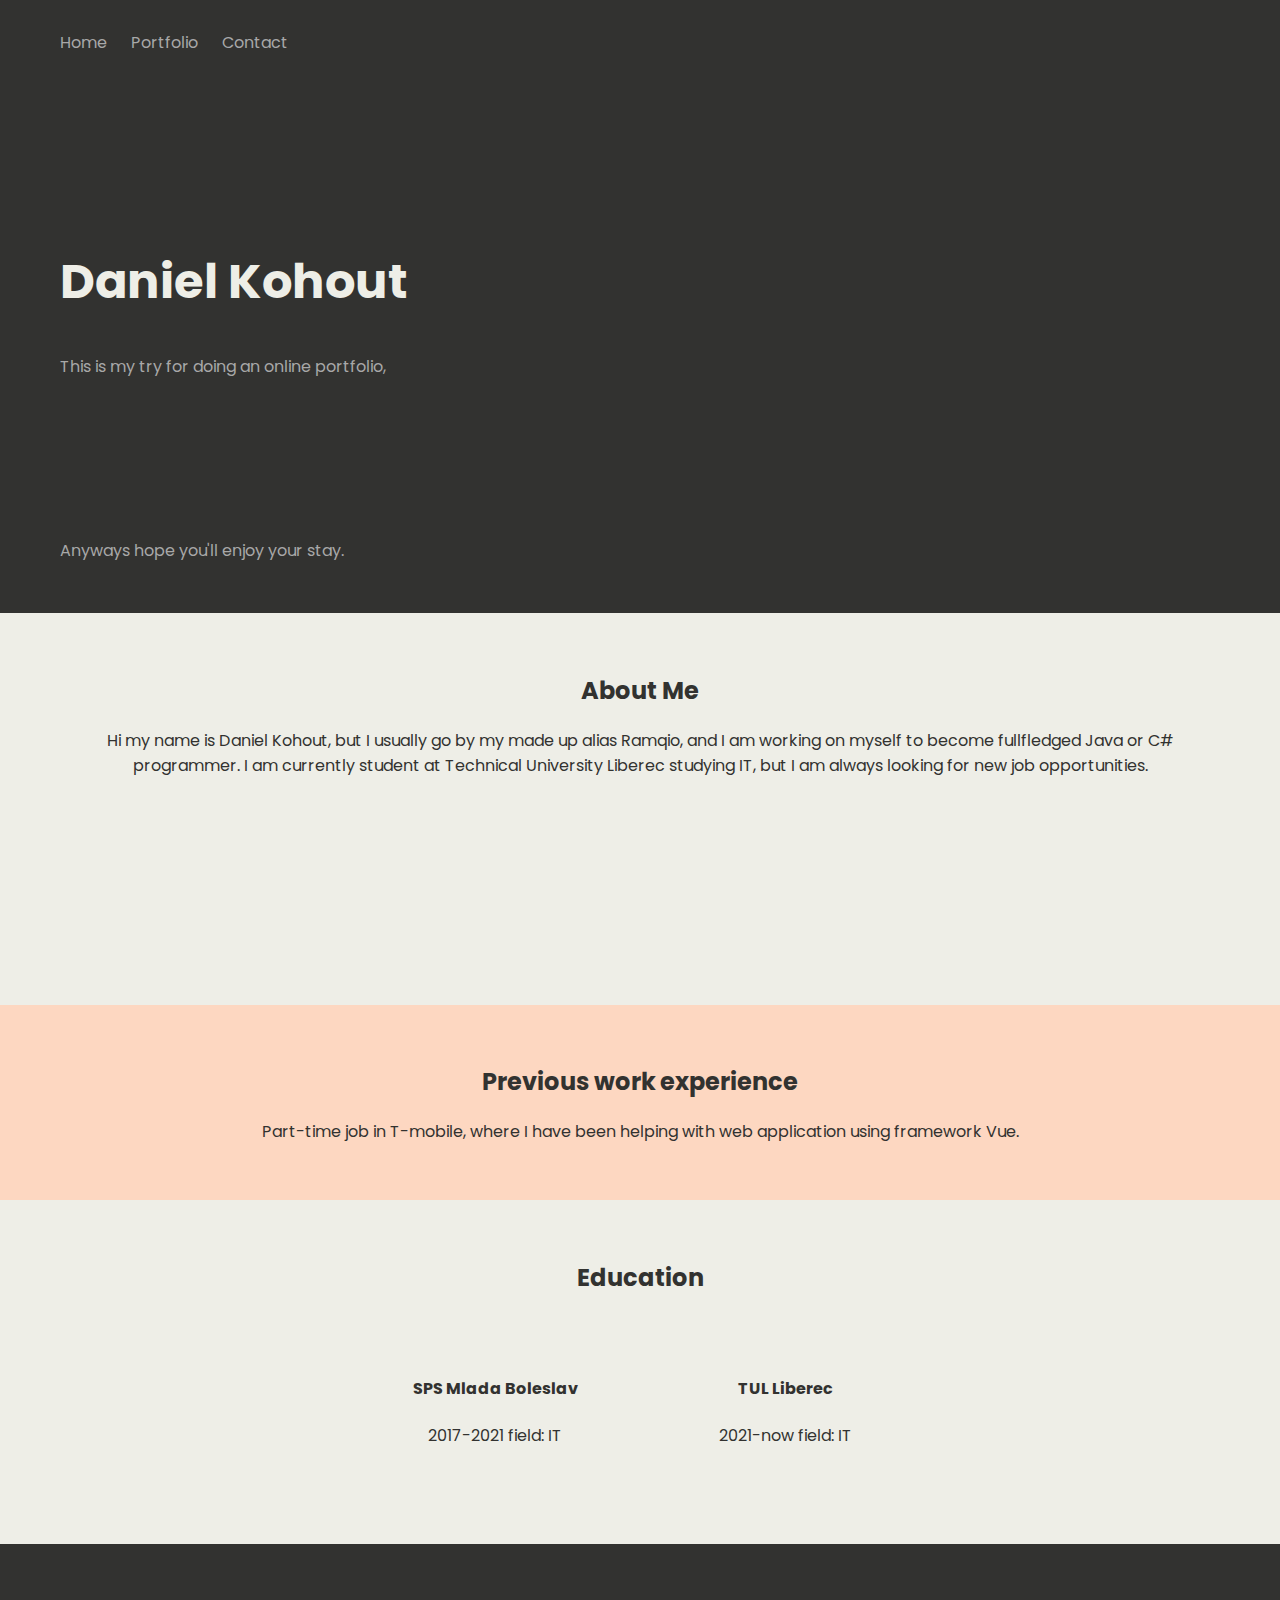
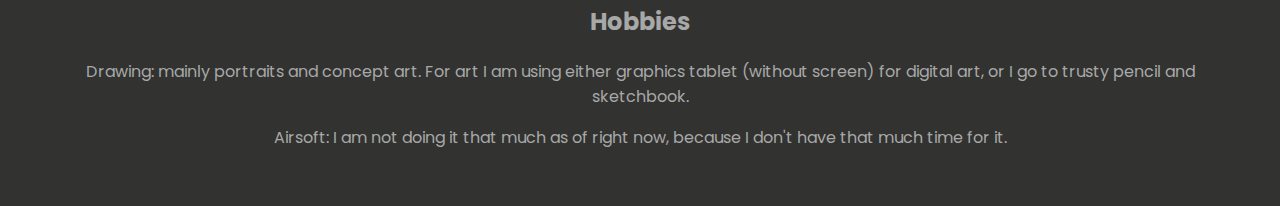
==== Portfolio/Portfolio.html @ 3275148c "text update + visual split education" ====
<!DOCTYPE html>
<html lang="en">
<head>
  <meta charset="UTF-8">
  <meta http-equiv="X-UA-Compatible" content="IE=edge">
  <meta name="viewport" content="width=device-width, initial-scale=1.0">
  <title>Portfolio</title>
  <link rel="stylesheet" href="../style.css">
</head>
<body>
  <main class="main2">
    <div class="panel2 welcome">
      <nav>
        <a href="/index.html">Home</a>
        <a href="">Portfolio</a>
        <a href="">Contact</a>
      </nav>
      <div>
        <h1>Daniel Kohout</h1>
        <p>
		This is my try for doing an online portfolio,
	</p>
      </div>
      <footer>
        <p>Anyways hope you'll enjoy your stay.</p>
      </footer>
    </div>
    <div class="panel2 about">
      <!-- <img src="img/1_b.png" alt="main pic"> -->
      <div class="text">
        <h2>About Me</h2>
        <p>
	  Hi my name is Daniel Kohout, but I usually go by my made up alias Ramqio, 
	  and I am working on myself to become fullfledged Java or C# programmer. 
	  I am currently student at Technical University Liberec studying IT, but 
	  I am always looking for new job opportunities.
	</p>
      </div>
      <div class="text color">
        <h2>Previous work experience</h2>
        <p>Part-time job in T-mobile, where I have been helping with web application using framework Vue.</p>
      </div>
    </div>
    <div class="panel2 photos">
      <div class="text">
        <h2>Education</h2>
	<div class="innerPannel">
	  <div></div>
	  <div class="part">
            <h4>SPS Mlada Boleslav</h4>
	      <p>2017-2021 field: IT</p>
	  </div>
	  <div class="part">
	    <h4>TUL Liberec</h4>
	      <p>2021-now field: IT</p>
	  </div>
	  <div></div>
	</div>
      </div>
    </div>
    <div class="panel2 photos">
      <div class="text color">
        <h2>Hobbies</h2>
        <p>Drawing:  mainly portraits and concept art. For art I am using either graphics tablet (without screen) for digital art, or I go to trusty pencil and sketchbook.</p>
	<p>Airsoft:  I am not doing it that much as of right now, because I don't have that much time for it.</p>
      </div>
    </div>
    
    
  </main>
</body>
</html>
---- style.css ----
@import url('https://fonts.googleapis.com/css2?family=Poppins:wght@200;400;500;600;800&family=VT323&display=swap');

body {
  margin: 0;
  font-family: "Poppins";
}

main {
  display: grid;
  grid-template-columns: 1.2fr 1fr 1fr;
  min-height: 100%;
}
.panel {
  display: grid;
  grid-template-columns: 1fr;
}
.panel .text {
  background: #eeeee7;
  color: #323230;
  padding: 30px 60px;
}

/* welcome panel */
.panel.welcome {
  background: #323230;
  padding: 30px 60px;
  grid-auto-rows: 1fr;
}
.panel.welcome nav a {
  color: #a8a8a8;
  text-decoration: none;
  margin-right: 20px;
}
.panel.welcome p {
  color: #a8a8a8;
  max-width: 540px;
  line-height: 2em;
}
.panel.welcome h1 {
  color: #eeeee7;
  font-size: 3em;
}
.panel.welcome footer {
  align-self: end;
}

/* about panel */
.panel.about {
  grid-template-rows: 3fr 1fr;
  overflow: hidden;
}
.panel.about img {
  min-height: 100%;
  min-width: 100%;
  
}

/* photos panel */
.panel.photos {
  grid-template-rows: 1fr 3fr;
  overflow: hidden;
}
.panel.photos img {
  min-height: 100%;
  min-width: 100%;
  margin-left: -30%;
}


/*    ---PORTFOLIO---     */
.main2 {
  display: grid;
  grid-template-columns: 1fr;
  min-height: 100%;
}
.panel2 {
  display: grid;
  grid-template-columns: 1fr;
}
.panel2 .text {
  background: #eeeee7;
  color: #323230;
  padding: 40px 60px;
}

/* welcome panel */
.panel2.welcome {
  background: #323230;
  padding: 30px 60px;
  grid-auto-rows: 1fr;
}
.panel2.welcome nav a {
  color: #a8a8a8;
  text-decoration: none;
  margin-right: 20px;
}
.panel2.welcome p {
  color: #a8a8a8;
  max-width: 540px;
  line-height: 2em;
}
.panel2.welcome h1 {
  color: #eeeee7;
  font-size: 3em;
}
.panel2.welcome footer {
  align-self: end;
}

/* about panel */
.panel2.about {
  grid-template-rows: 2fr 1fr;
  overflow: hidden;
  text-align:center;
}
.panel2.about img {
  min-height: 100%;
  min-width: 100%;
  
}
.panel2.about .color{
  background-color: #fdd7c1;
}

/* photos panel */
.panel2.photos {
  grid-template-rows: 1fr;
  overflow: hidden;
  text-align:center;
}
.panel2.photos img {
  min-height: 100%;
  min-width: 100%;
}
.panel2.photos .color{
  background-color: #323230;
  color: #a8a8a8;
}

.innerPannel{
  display:grid;
  grid-template-columns: 1fr 1fr 1fr 1fr;  
}

.innerPannel .part{
  grid-template-columns: 1fr;
  padding: 40px 60px;
}


@media screen and (max-width: 1600px) {
  main {
    grid-template-columns: 1fr 1fr;
  }
  .main2{
    grid-template-columns: 1fr;
  }
  .panel.photos {
    grid-column: span 2;
    grid-template-columns: 1fr 1fr;
    grid-template-rows: 1fr;
  }
  .panel.photos img {
    margin-left: 0%;
    
  }
}
@media screen and (max-width: 960px) {
  main {
    grid-template-columns: 1fr;
    grid-template-rows: 500px 400px 400px;
  }
  .panel.about {
    grid-column: span 2;
    grid-template-columns: 1fr 1fr;
    grid-template-rows: 1fr;
  }
  .panel img {
    width: 100%;
  }
  .panel.photos img {
    margin-left: 0%;
  }
  .innerPannel{
    display:grid;
    grid-template-columns: 0fr 1fr 1fr 0fr;  
  }

}
@media screen and (max-width: 680px) {
  main {
    grid-template-rows: 700px 600px 600px;
  }
  .panel.about {
    grid-column: span 1;
    grid-template-columns: 1fr;
    grid-template-rows: 1fr 1fr;
    border-bottom: 1px solid #dcdcd0;
  }
  .panel.photos{
    grid-column: span 1;
    grid-template-columns: 1fr;
    grid-template-rows: 1fr 2fr;
    border-bottom: 1px solid #dcdcd0;
  }
  
  .panel img {
    width: 100%;
  }
  .panel.photos img {
    margin-left: 0%;
  }
  
  .innerPannel{
    display:grid;
    grid-template-columns: 1fr;  
  }
}
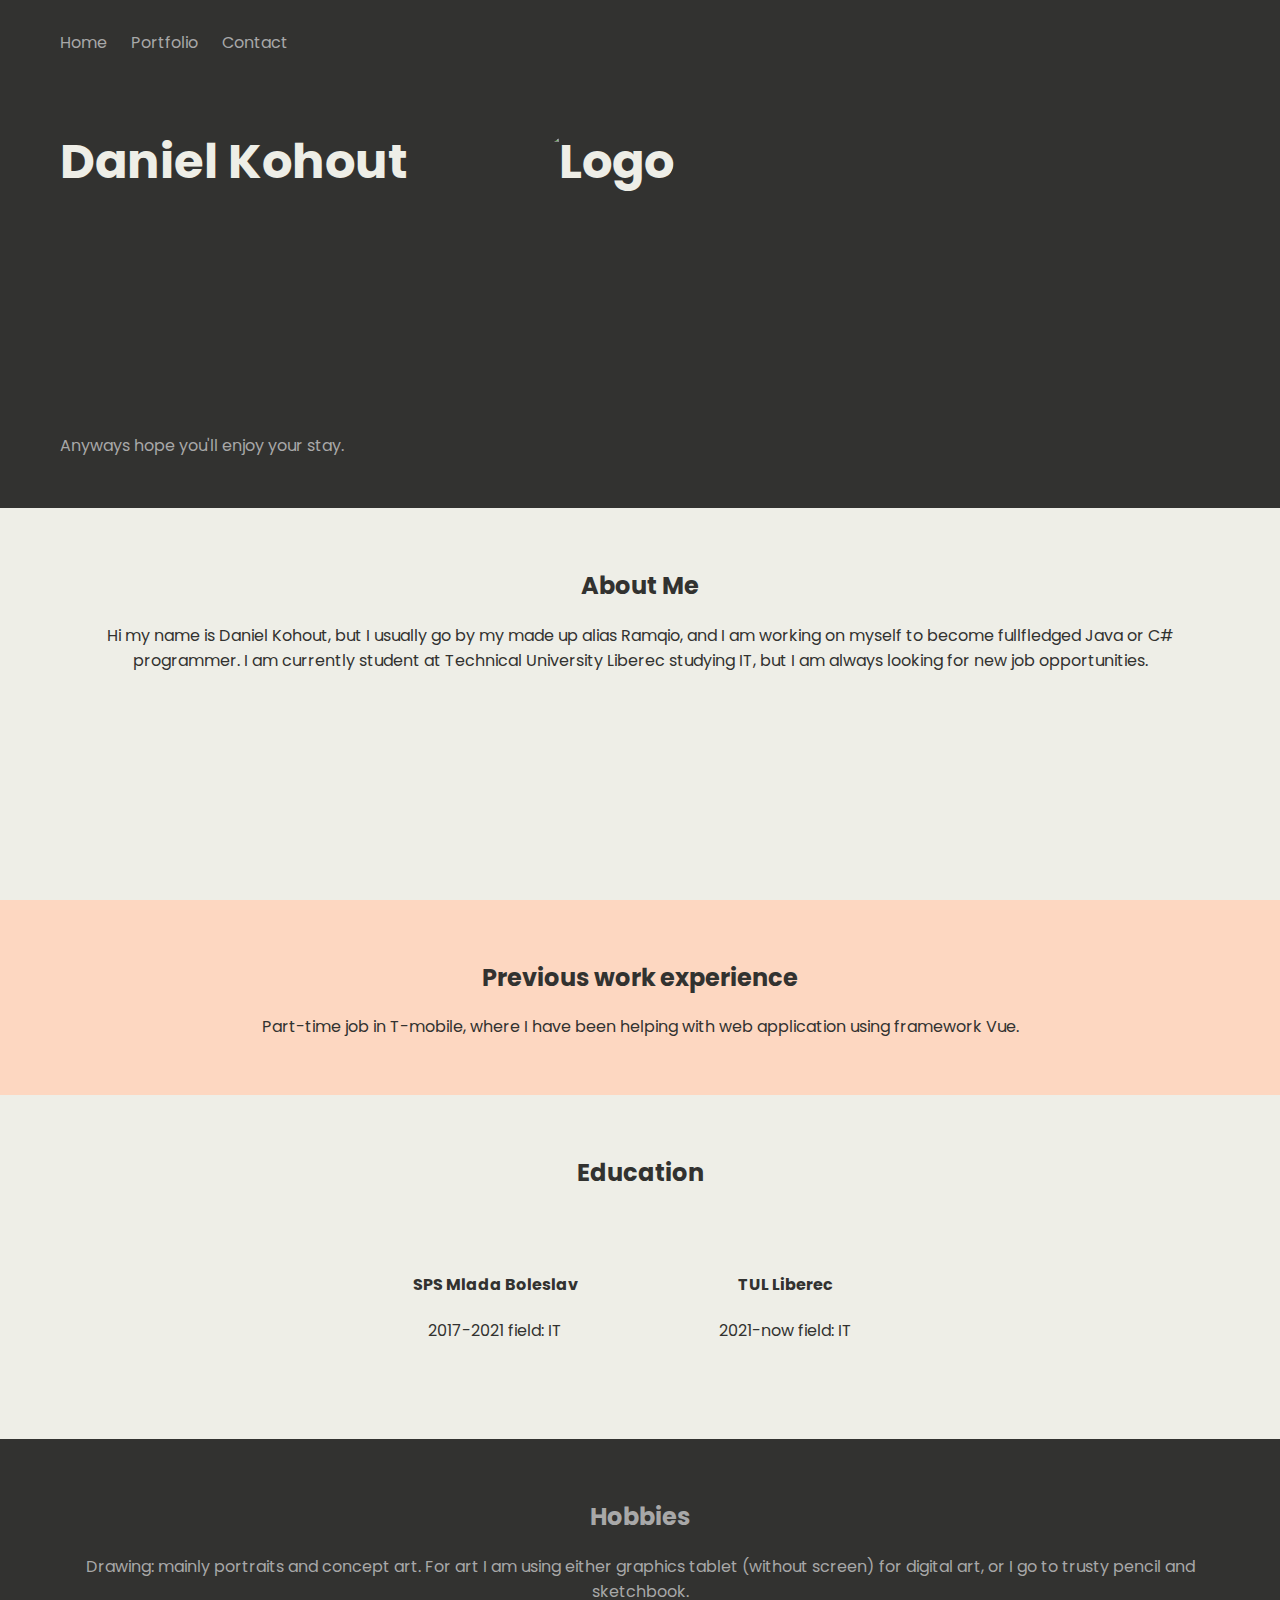
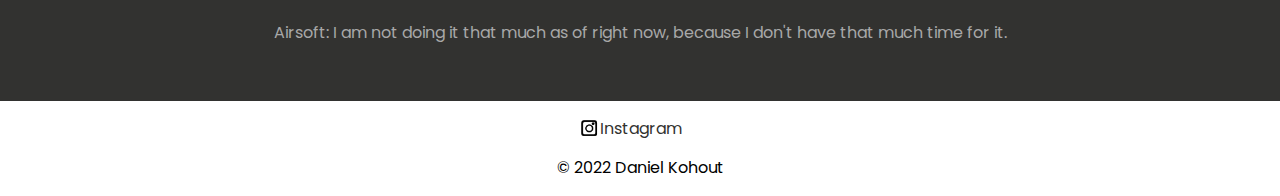
==== commit eeacf21e: "logo update" ====
--- a/Portfolio/Portfolio.html
+++ b/Portfolio/Portfolio.html
@@ -16,10 +16,12 @@
         <a href="">Contact</a>
       </nav>
       <div>
-        <h1>Daniel Kohout</h1>
-        <p>
-		This is my try for doing an online portfolio,
-	</p>
+        <h1>
+	  <div>Daniel Kohout</div> 
+	  <div class="imgCenter">
+	    <img src="../img/logo.png"  alt="Logo"></img>
+	  </div>
+	</h1>
       </div>
       <footer>
         <p>Anyways hope you'll enjoy your stay.</p>
@@ -41,7 +43,7 @@
         <p>Part-time job in T-mobile, where I have been helping with web application using framework Vue.</p>
       </div>
     </div>
-    <div class="panel2 photos">
+    <div class="panel2 education">
       <div class="text">
         <h2>Education</h2>
 	<div class="innerPannel">
@@ -58,13 +60,21 @@
 	</div>
       </div>
     </div>
-    <div class="panel2 photos">
+    <div class="panel2 hobbies">
       <div class="text color">
         <h2>Hobbies</h2>
         <p>Drawing:  mainly portraits and concept art. For art I am using either graphics tablet (without screen) for digital art, or I go to trusty pencil and sketchbook.</p>
 	<p>Airsoft:  I am not doing it that much as of right now, because I don't have that much time for it.</p>
       </div>
     </div>
+    <footer>
+      <div style = 'text-align:center'>
+	<p style = 'line-height: 20px'>
+  	  <a href="https://www.instagram.com/shellofliving/"><img src = '../img/insta.png' alt="Instagram"/>Instagram</a>
+	</p>
+	<p>© 2022 Daniel Kohout</p>
+      </div>
+    </footer>
     
     
   </main>
--- a/style.css
+++ b/style.css
@@ -40,6 +40,7 @@
   color: #eeeee7;
   font-size: 3em;
 }
+
 .panel.welcome footer {
   align-self: end;
 }
@@ -66,6 +67,17 @@
   margin-left: -30%;
 }
 
+footer a{
+  text-decoration: none;
+  color: #323230;
+  margin-right: 20px;
+}
+footer p img{
+  vertical-align: bottom;
+  height:20px;
+  padding:1px;
+  
+}
 
 /*    ---PORTFOLIO---     */
 .main2 {
@@ -87,7 +99,7 @@
 .panel2.welcome {
   background: #323230;
   padding: 30px 60px;
-  grid-auto-rows: 1fr;
+  grid-template-rows: 1fr 5fr 1fr;
 }
 .panel2.welcome nav a {
   color: #a8a8a8;
@@ -102,6 +114,18 @@
 .panel2.welcome h1 {
   color: #eeeee7;
   font-size: 3em;
+  display: grid;
+  grid-template-columns: 1fr 1.4fr;
+}
+.panel2.welcome h1 imgCenter{
+  text-align:center;
+}
+.panel2.welcome h1 div img{
+  height: 6em;
+  width: auto;
+  border-radius: 50%;
+
+
 }
 .panel2.welcome footer {
   align-self: end;
@@ -112,6 +136,7 @@
   grid-template-rows: 2fr 1fr;
   overflow: hidden;
   text-align:center;
+  
 }
 .panel2.about img {
   min-height: 100%;
@@ -122,17 +147,17 @@
   background-color: #fdd7c1;
 }
 
-/* photos panel */
-.panel2.photos {
+/* education panel */
+.panel2.education {
   grid-template-rows: 1fr;
   overflow: hidden;
   text-align:center;
 }
-.panel2.photos img {
-  min-height: 100%;
-  min-width: 100%;
-}
-.panel2.photos .color{
+.panel2.education img {
+  min-height: 100%;
+  min-width: 100%;
+}
+.panel2.education .color{
   background-color: #323230;
   color: #a8a8a8;
 }
@@ -146,6 +171,22 @@
   grid-template-columns: 1fr;
   padding: 40px 60px;
 }
+
+/* hobbies panel */
+.panel2.hobbies {
+  grid-template-rows: 1fr;
+  overflow: hidden;
+  text-align:center;
+}
+.panel2.hobbies img {
+  min-height: 100%;
+  min-width: 100%;
+}
+.panel2.hobbies .color{
+  background-color: #323230;
+  color: #a8a8a8;
+}
+
 
 
 @media screen and (max-width: 1600px) {
@@ -211,6 +252,10 @@
     margin-left: 0%;
   }
   
+
+  .panel2.welcome h1 {
+    grid-template-columns: 1fr;
+  }
   .innerPannel{
     display:grid;
     grid-template-columns: 1fr;  
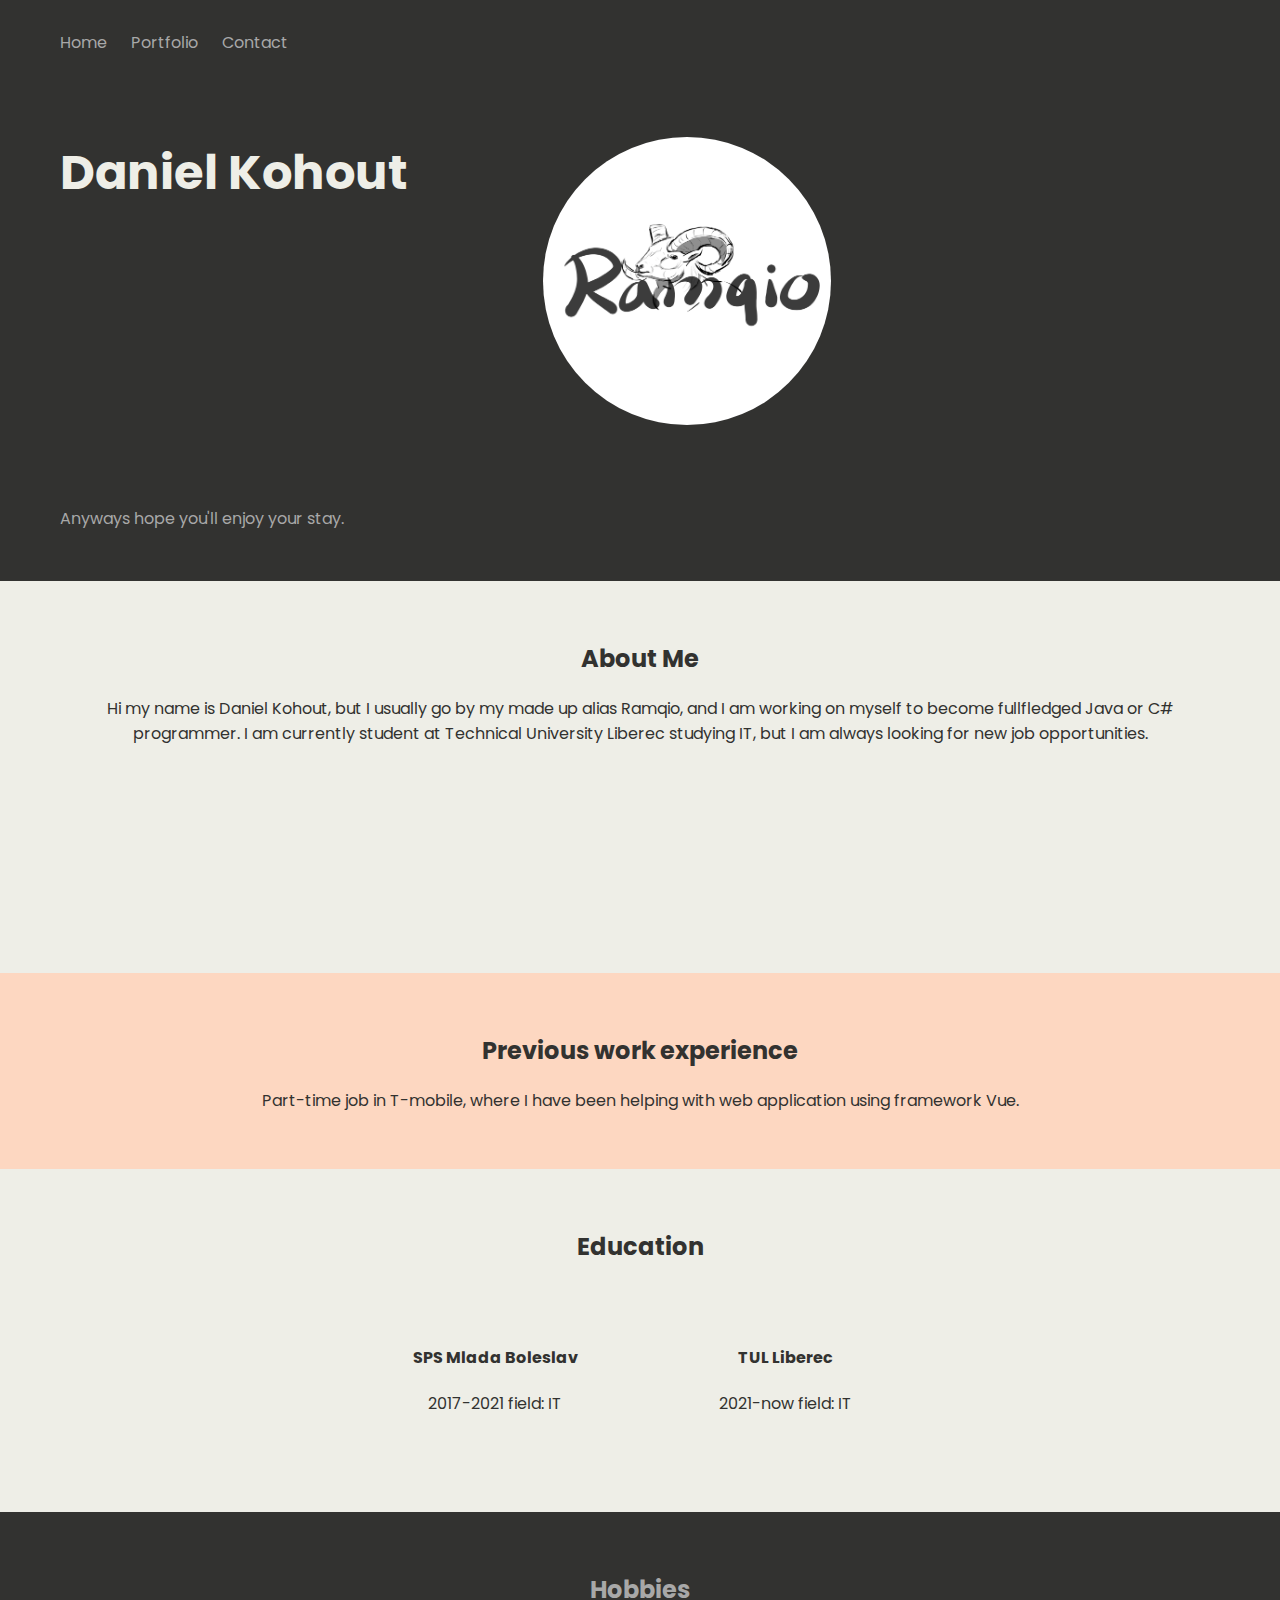
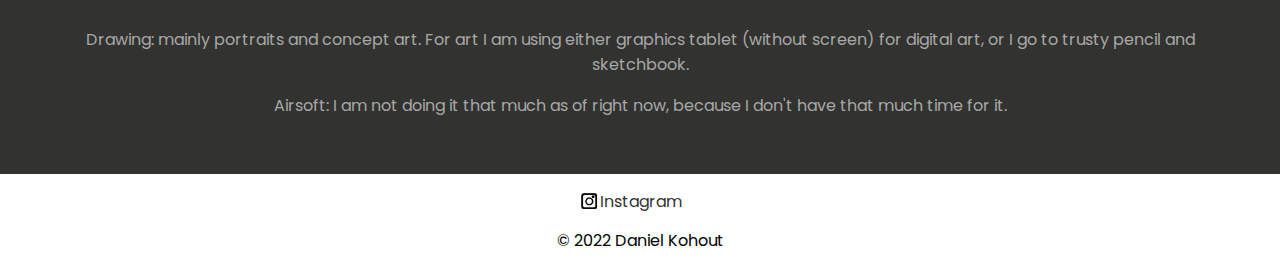
==== commit f2b98cef: "rename img" ====
--- a/Portfolio/Portfolio.html
+++ b/Portfolio/Portfolio.html
@@ -19,7 +19,7 @@
         <h1>
 	  <div>Daniel Kohout</div> 
 	  <div class="imgCenter">
-	    <img src="../img/logo.png"  alt="Logo"></img>
+	    <img src="../img/mylogo.png"  alt="Logo"></img>
 	  </div>
 	</h1>
       </div>
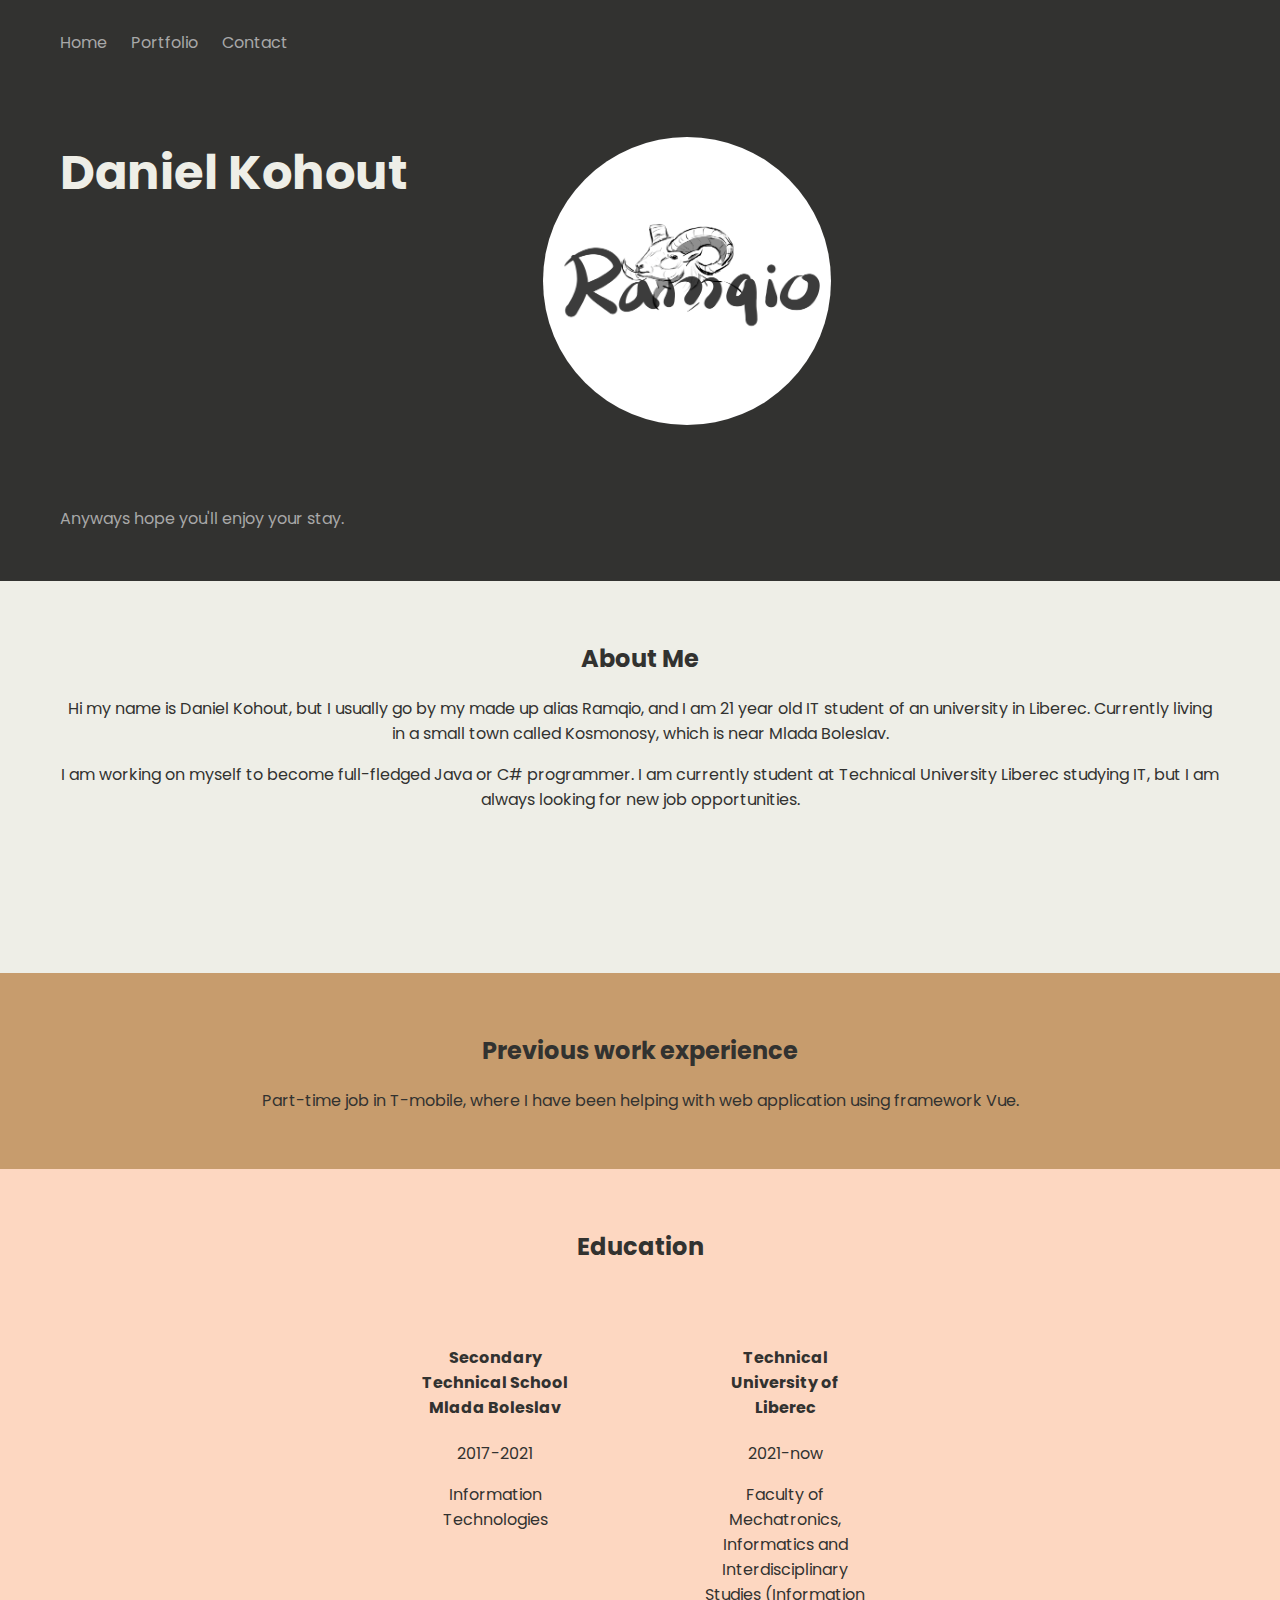
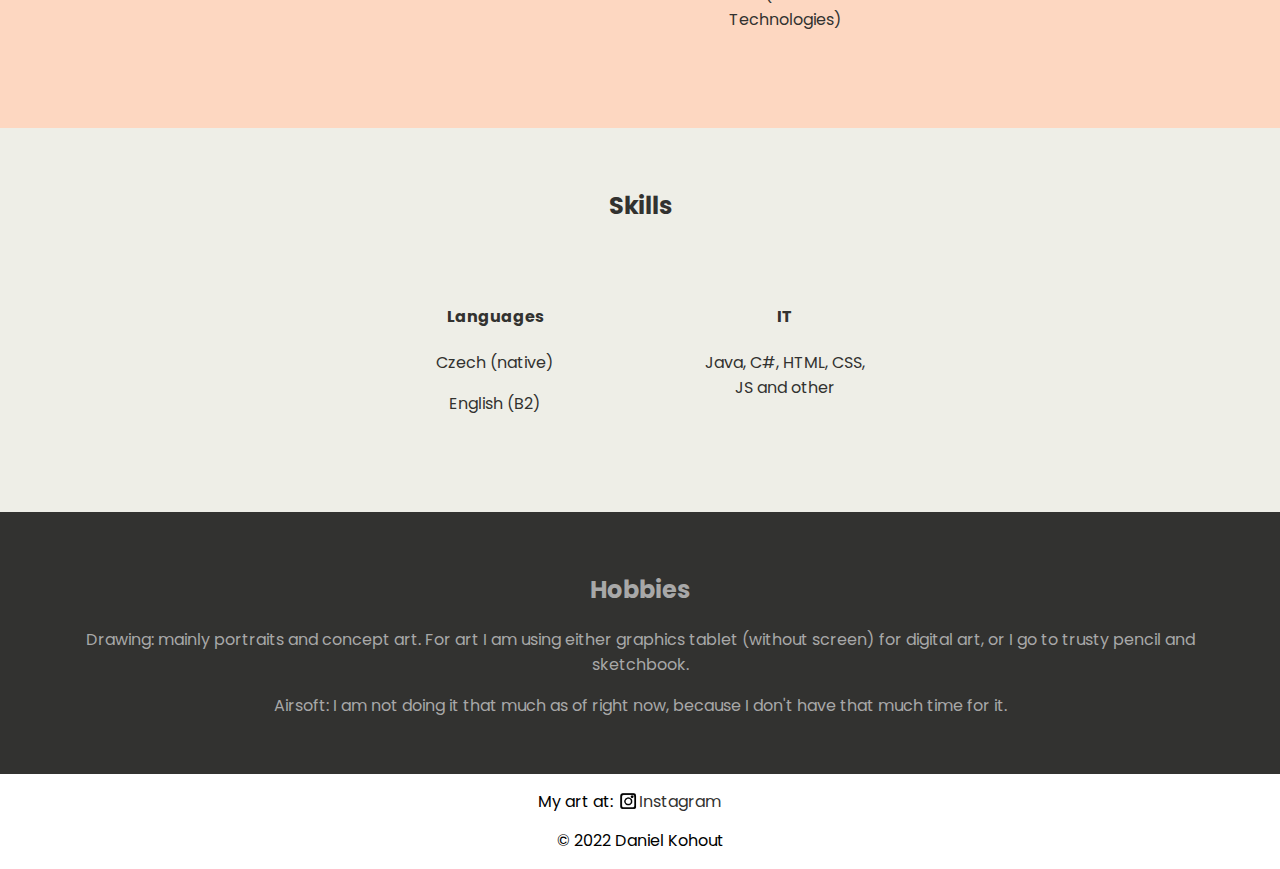
==== commit 3ae03bf2: "screen sizes update" ====
--- a/Portfolio/Portfolio.html
+++ b/Portfolio/Portfolio.html
@@ -32,10 +32,14 @@
       <div class="text">
         <h2>About Me</h2>
         <p>
-	  Hi my name is Daniel Kohout, but I usually go by my made up alias Ramqio, 
-	  and I am working on myself to become fullfledged Java or C# programmer. 
+	  Hi my name is Daniel Kohout, but I usually go by my made up alias Ramqio, and I 
+	  am 21 year old IT student of an university in Liberec. Currently living in a 
+	  small town called Kosmonosy, which is near Mlada Boleslav.
+	</p>
+	<p>
+	  I am working on myself to become full-fledged Java or C# programmer. 
 	  I am currently student at Technical University Liberec studying IT, but 
-	  I am always looking for new job opportunities.
+	  I am always looking for new job opportunities. 
 	</p>
       </div>
       <div class="text color">
@@ -49,15 +53,39 @@
 	<div class="innerPannel">
 	  <div></div>
 	  <div class="part">
-            <h4>SPS Mlada Boleslav</h4>
-	      <p>2017-2021 field: IT</p>
+            <h4>Secondary Technical School Mlada Boleslav</h4>
+	      <p>2017-2021</p>
+	      <p>Information Technologies </p>
+              <p></p>
 	  </div>
 	  <div class="part">
-	    <h4>TUL Liberec</h4>
-	      <p>2021-now field: IT</p>
+	    <h4>Technical University of Liberec</h4>
+	      <p>2021-now</p>
+              <p>Faculty of Mechatronics, Informatics and Interdisciplinary Studies (Information Technologies) </p>
+	      <p></p>
 	  </div>
 	  <div></div>
 	</div>
+      </div>
+    </div>
+    <div class="panel2 skills">
+      <div class="text">
+	<h2>Skills</h2>
+	<div class="innerPannel">
+	  <div></div>
+	  <div class="part">
+            <h4>Languages</h4>
+	      <p>Czech (native)</p>
+	      <p>English (B2)</p>
+	  </div>
+	  <div class="part">
+	    <h4>IT</h4>
+	      <p>Java, C#, HTML, CSS, JS and other</p>
+              
+	  </div>
+	  <div></div>
+	</div>
+      </div>
       </div>
     </div>
     <div class="panel2 hobbies">
@@ -70,7 +98,7 @@
     <footer>
       <div style = 'text-align:center'>
 	<p style = 'line-height: 20px'>
-  	  <a href="https://www.instagram.com/shellofliving/"><img src = '../img/insta.png' alt="Instagram"/>Instagram</a>
+  	  My art at: <a href="https://www.instagram.com/shellofliving/"><img src = '../img/insta.png' alt="Instagram"/>Instagram</a>
 	</p>
 	<p>© 2022 Daniel Kohout</p>
       </div>
--- a/style.css
+++ b/style.css
@@ -71,6 +71,7 @@
   text-decoration: none;
   color: #323230;
   margin-right: 20px;
+  padding-right:2px;
 }
 footer p img{
   vertical-align: bottom;
@@ -78,6 +79,12 @@
   padding:1px;
   
 }
+footer a:hover{
+ color: #990000;
+ background-color:#ff9999;
+}
+
+
 
 /*    ---PORTFOLIO---     */
 .main2 {
@@ -134,40 +141,58 @@
 /* about panel */
 .panel2.about {
   grid-template-rows: 2fr 1fr;
-  overflow: hidden;
-  text-align:center;
-  
+  //overflow: hidden;
+  text-align:center;
 }
 .panel2.about img {
   min-height: 100%;
   min-width: 100%;
   
 }
+/*.panel2.about .text{
+  background-color: #fdd7c1;
+  color: #323230;
+}*/
 .panel2.about .color{
-  background-color: #fdd7c1;
+  background-color: #c79c6d;
+  //color: #eeeee7;
 }
 
 /* education panel */
 .panel2.education {
   grid-template-rows: 1fr;
-  overflow: hidden;
+  //overflow: hidden;
   text-align:center;
 }
 .panel2.education img {
   min-height: 100%;
   min-width: 100%;
 }
-.panel2.education .color{
-  background-color: #323230;
-  color: #a8a8a8;
-}
-
-.innerPannel{
+.panel2.education .text{
+  background-color: #fdd7c1;
+  color: #323230;
+}
+
+.panel2.education .text .innerPannel{
   display:grid;
   grid-template-columns: 1fr 1fr 1fr 1fr;  
 }
 
-.innerPannel .part{
+.panel2.education .text .innerPannel .part{
+  grid-template-columns: 1fr;
+  padding: 40px 60px;
+}
+
+/* skills panel */
+.panel2.skills .text{
+  text-align:center;
+}
+.panel2.skills .text .innerPannel{
+  display:grid;
+  grid-template-columns: 1fr 1fr 1fr 1fr;  
+}
+
+.panel2.skills .text .innerPannel .part{
   grid-template-columns: 1fr;
   padding: 40px 60px;
 }
@@ -175,7 +200,7 @@
 /* hobbies panel */
 .panel2.hobbies {
   grid-template-rows: 1fr;
-  overflow: hidden;
+  //overflow: hidden;
   text-align:center;
 }
 .panel2.hobbies img {
@@ -203,13 +228,23 @@
   }
   .panel.photos img {
     margin-left: 0%;
-    
-  }
-}
+    overflow:hidden;
+  }
+}
+
+@media screen and (max-width: 1600px) {
+  .panel.photos img {
+    min-height: 100%;
+    min-width: 100%;
+    margin-left: 0%;
+  }
+}
+
+
 @media screen and (max-width: 960px) {
   main {
     grid-template-columns: 1fr;
-    grid-template-rows: 500px 400px 400px;
+    grid-template-rows: 500px 700px 600px;
   }
   .panel.about {
     grid-column: span 2;
@@ -222,6 +257,9 @@
   .panel.photos img {
     margin-left: 0%;
   }
+  .main2 {
+    grid-template-rows: 500px 700px 600px;
+  }
   .innerPannel{
     display:grid;
     grid-template-columns: 0fr 1fr 1fr 0fr;  
@@ -230,7 +268,7 @@
 }
 @media screen and (max-width: 680px) {
   main {
-    grid-template-rows: 700px 600px 600px;
+    grid-template-rows: 700px 800px 600px;
   }
   .panel.about {
     grid-column: span 1;
@@ -252,20 +290,25 @@
     margin-left: 0%;
   }
   
-
+  .main2 {
+    grid-template-rows: 700px 800px 700px;
+  }
   .panel2.welcome h1 {
     grid-template-columns: 1fr;
   }
-  .innerPannel{
+  .panel2.education .text .innerPannel{
     display:grid;
     grid-template-columns: 1fr;  
   }
-}
-
-
-
-
-
-
-
-
+  .panel2.skills .text .innerPannel{
+    grid-template-columns: 1fr;
+  }
+}
+
+
+
+
+
+
+
+
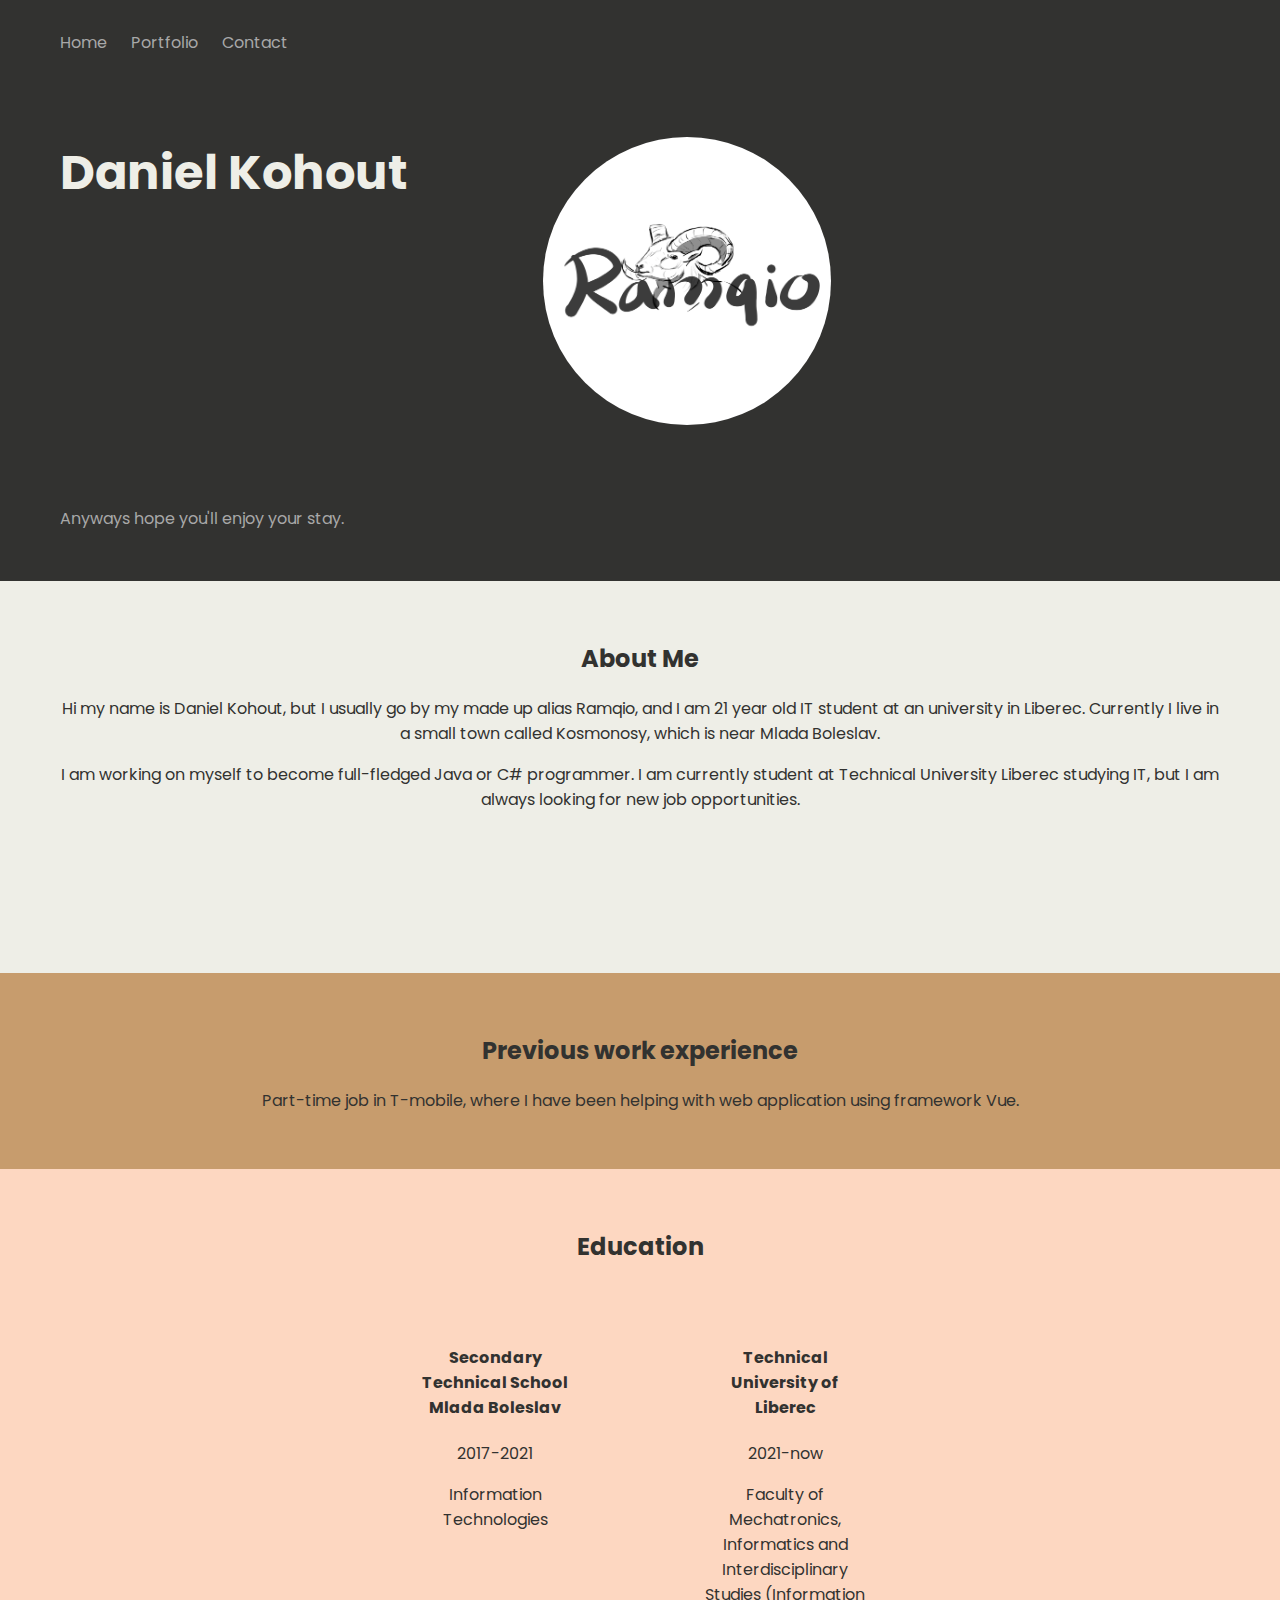
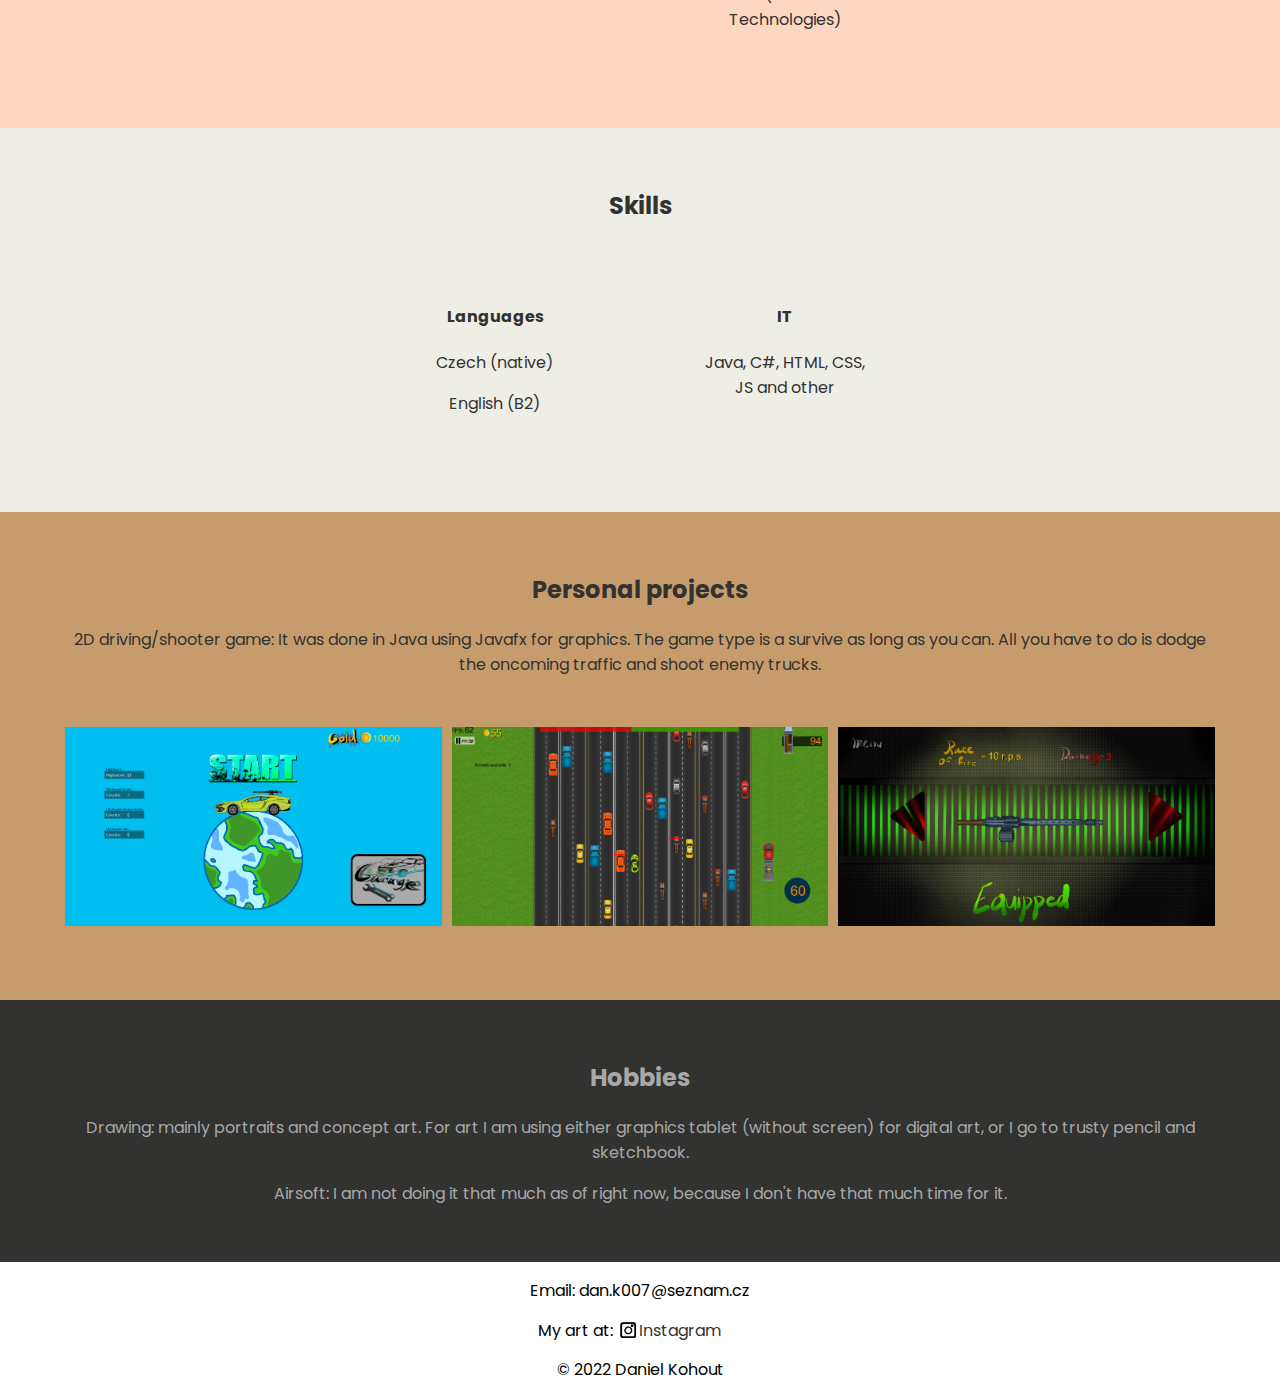
==== commit 1264b4e5: "added personal projects and footer to index.html" ====
--- a/Portfolio/Portfolio.html
+++ b/Portfolio/Portfolio.html
@@ -33,7 +33,7 @@
         <h2>About Me</h2>
         <p>
 	  Hi my name is Daniel Kohout, but I usually go by my made up alias Ramqio, and I 
-	  am 21 year old IT student of an university in Liberec. Currently living in a 
+	  am 21 year old IT student at an university in Liberec. Currently I live in a 
 	  small town called Kosmonosy, which is near Mlada Boleslav.
 	</p>
 	<p>
@@ -89,6 +89,17 @@
       </div>
     </div>
     <div class="panel2 hobbies">
+      <div class="text color2">
+        <h2>Personal projects</h2>
+        <p>2D driving/shooter game:  It was done in Java using Javafx for graphics. The game type is a survive as long as you can. All you have to do is dodge the oncoming traffic and shoot enemy trucks.</p>
+	<div class="gameGallery">
+	  <div><img src="../img/myGame2.png" alt="menu"></div>
+	  <div><img src="../img/myGame1.png" alt="in game"></div>
+	  <div><img src="../img/myGame3.png" alt="armory/garage"></div>
+	</div>
+      </div>
+    </div>
+    <div class="panel2 hobbies">
       <div class="text color">
         <h2>Hobbies</h2>
         <p>Drawing:  mainly portraits and concept art. For art I am using either graphics tablet (without screen) for digital art, or I go to trusty pencil and sketchbook.</p>
@@ -97,6 +108,7 @@
     </div>
     <footer>
       <div style = 'text-align:center'>
+	<p>Email: dan.k007@seznam.cz</p>
 	<p style = 'line-height: 20px'>
   	  My art at: <a href="https://www.instagram.com/shellofliving/"><img src = '../img/insta.png' alt="Instagram"/>Instagram</a>
 	</p>
--- a/style.css
+++ b/style.css
@@ -66,7 +66,9 @@
   min-width: 100%;
   margin-left: -30%;
 }
-
+.footerInIndex{
+   grid-column: 1 / span 3;
+}
 footer a{
   text-decoration: none;
   color: #323230;
@@ -82,6 +84,8 @@
 footer a:hover{
  color: #990000;
  background-color:#ff9999;
+ border-radius:5px;
+
 }
 
 
@@ -211,6 +215,22 @@
   background-color: #323230;
   color: #a8a8a8;
 }
+.panel2.hobbies .color2{
+  background-color: #c79c6d;
+  //color: #a8a8a8;
+}
+.gameGallery{
+  display:grid;
+  grid-template-columns: 1fr 1fr 1fr;
+}
+.gameGallery div{
+  padding: 5px;
+}
+.gameGallery div img{
+  object-fit: contain;
+  width: 100%;
+  height: 250px;
+}
 
 
 
@@ -229,6 +249,13 @@
   .panel.photos img {
     margin-left: 0%;
     overflow:hidden;
+  }
+  .gameGallery{
+    display:grid;
+    grid-template-columns: 1fr 1fr 1fr;
+  }
+  .footerInIndex{
+    grid-column: 1 / span 2;
   }
 }
 
@@ -264,7 +291,13 @@
     display:grid;
     grid-template-columns: 0fr 1fr 1fr 0fr;  
   }
-
+  .gameGallery{
+    display:grid;
+    grid-template-columns: 1fr;
+  }
+  .footerInIndex{
+    grid-column: 1 / span 2;
+  }
 }
 @media screen and (max-width: 680px) {
   main {
@@ -291,7 +324,7 @@
   }
   
   .main2 {
-    grid-template-rows: 700px 800px 700px;
+    grid-template-rows: 700px 800px 800px;
   }
   .panel2.welcome h1 {
     grid-template-columns: 1fr;
@@ -303,12 +336,15 @@
   .panel2.skills .text .innerPannel{
     grid-template-columns: 1fr;
   }
-}
-
-
-
-
-
-
-
-
+  .footerInIndex{
+    grid-column: 1 / span 1;
+  }
+}
+
+
+
+
+
+
+
+
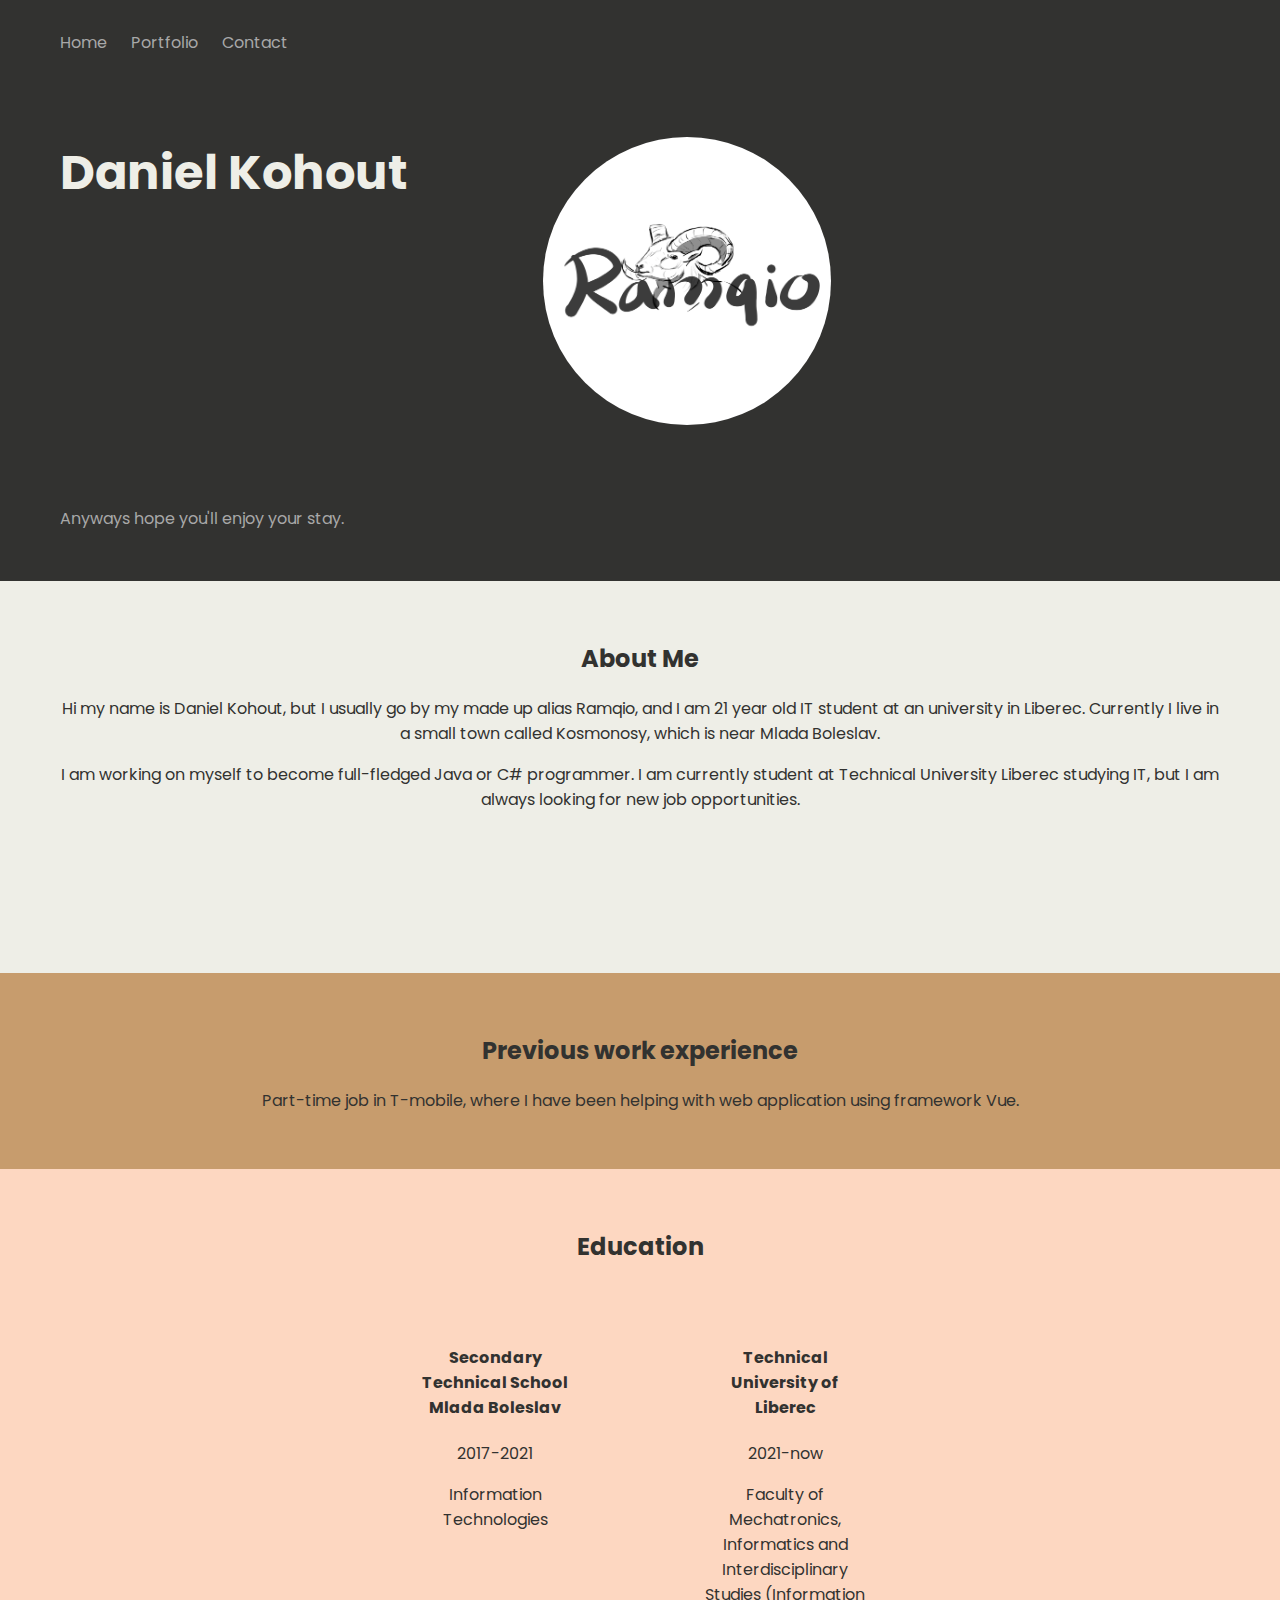
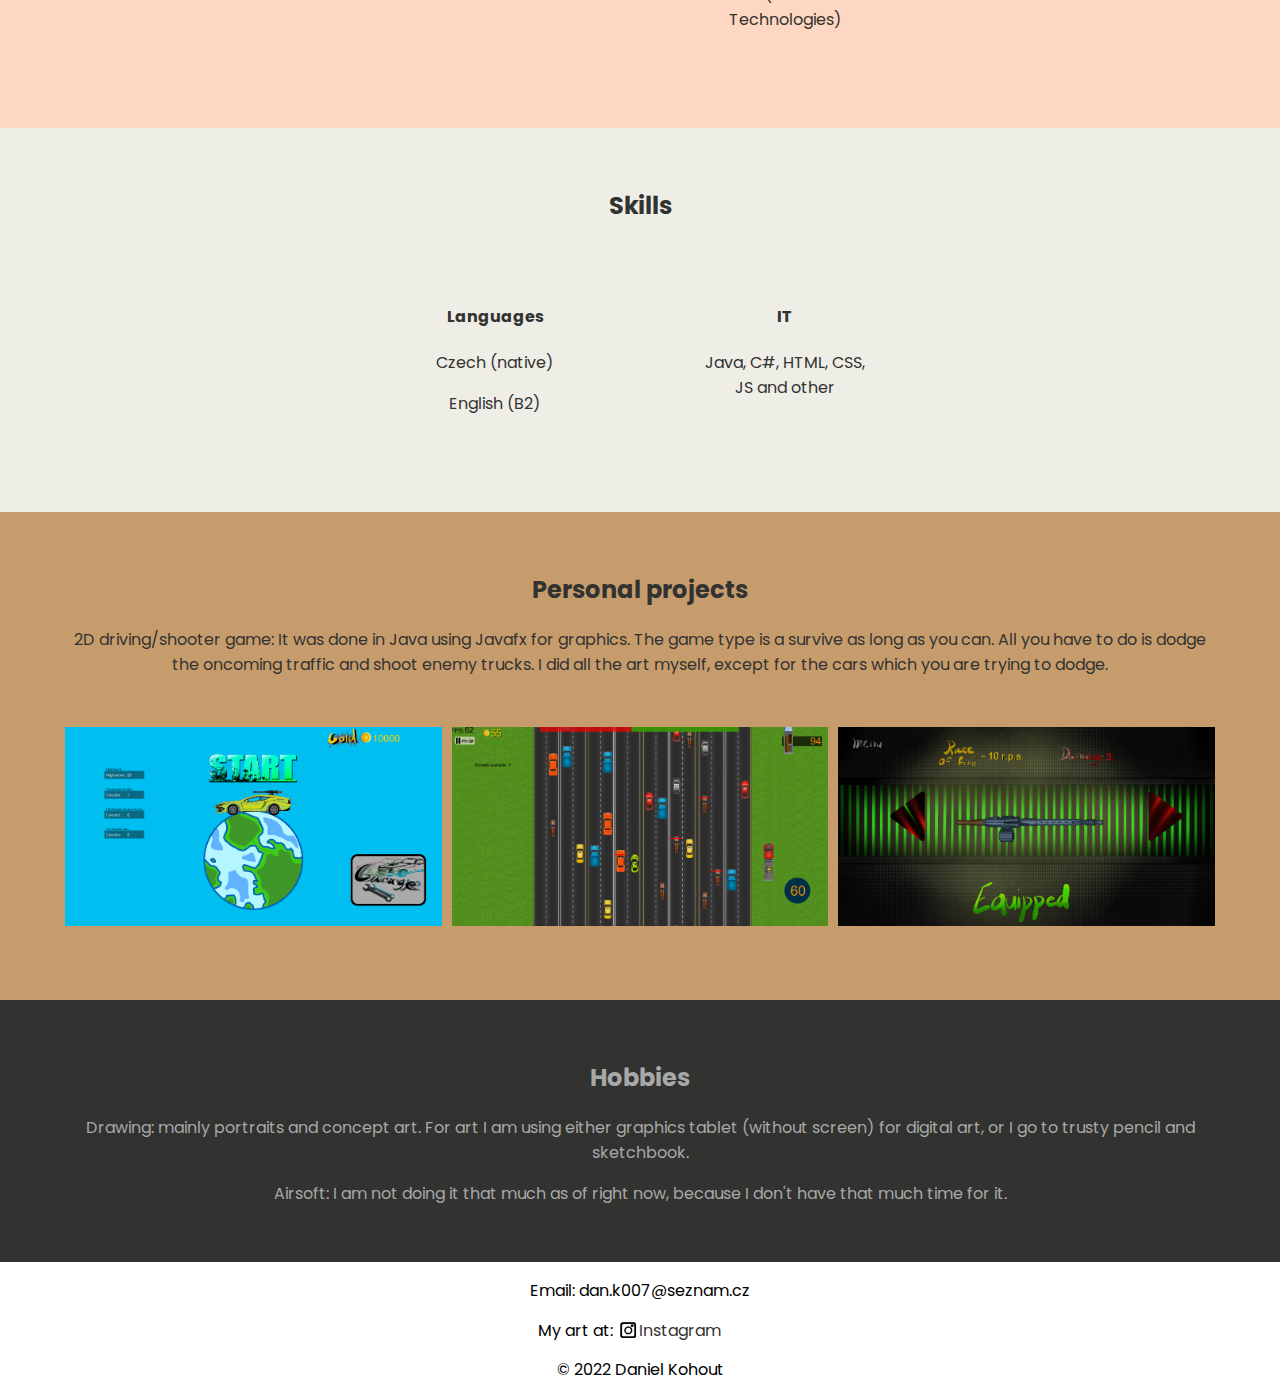
==== commit 8f57d612: "text change" ====
--- a/Portfolio/Portfolio.html
+++ b/Portfolio/Portfolio.html
@@ -91,7 +91,7 @@
     <div class="panel2 hobbies">
       <div class="text color2">
         <h2>Personal projects</h2>
-        <p>2D driving/shooter game:  It was done in Java using Javafx for graphics. The game type is a survive as long as you can. All you have to do is dodge the oncoming traffic and shoot enemy trucks.</p>
+        <p>2D driving/shooter game:  It was done in Java using Javafx for graphics. The game type is a survive as long as you can. All you have to do is dodge the oncoming traffic and shoot enemy trucks. I did all the art myself, except for the cars which you are trying to dodge.</p>
 	<div class="gameGallery">
 	  <div><img src="../img/myGame2.png" alt="menu"></div>
 	  <div><img src="../img/myGame1.png" alt="in game"></div>
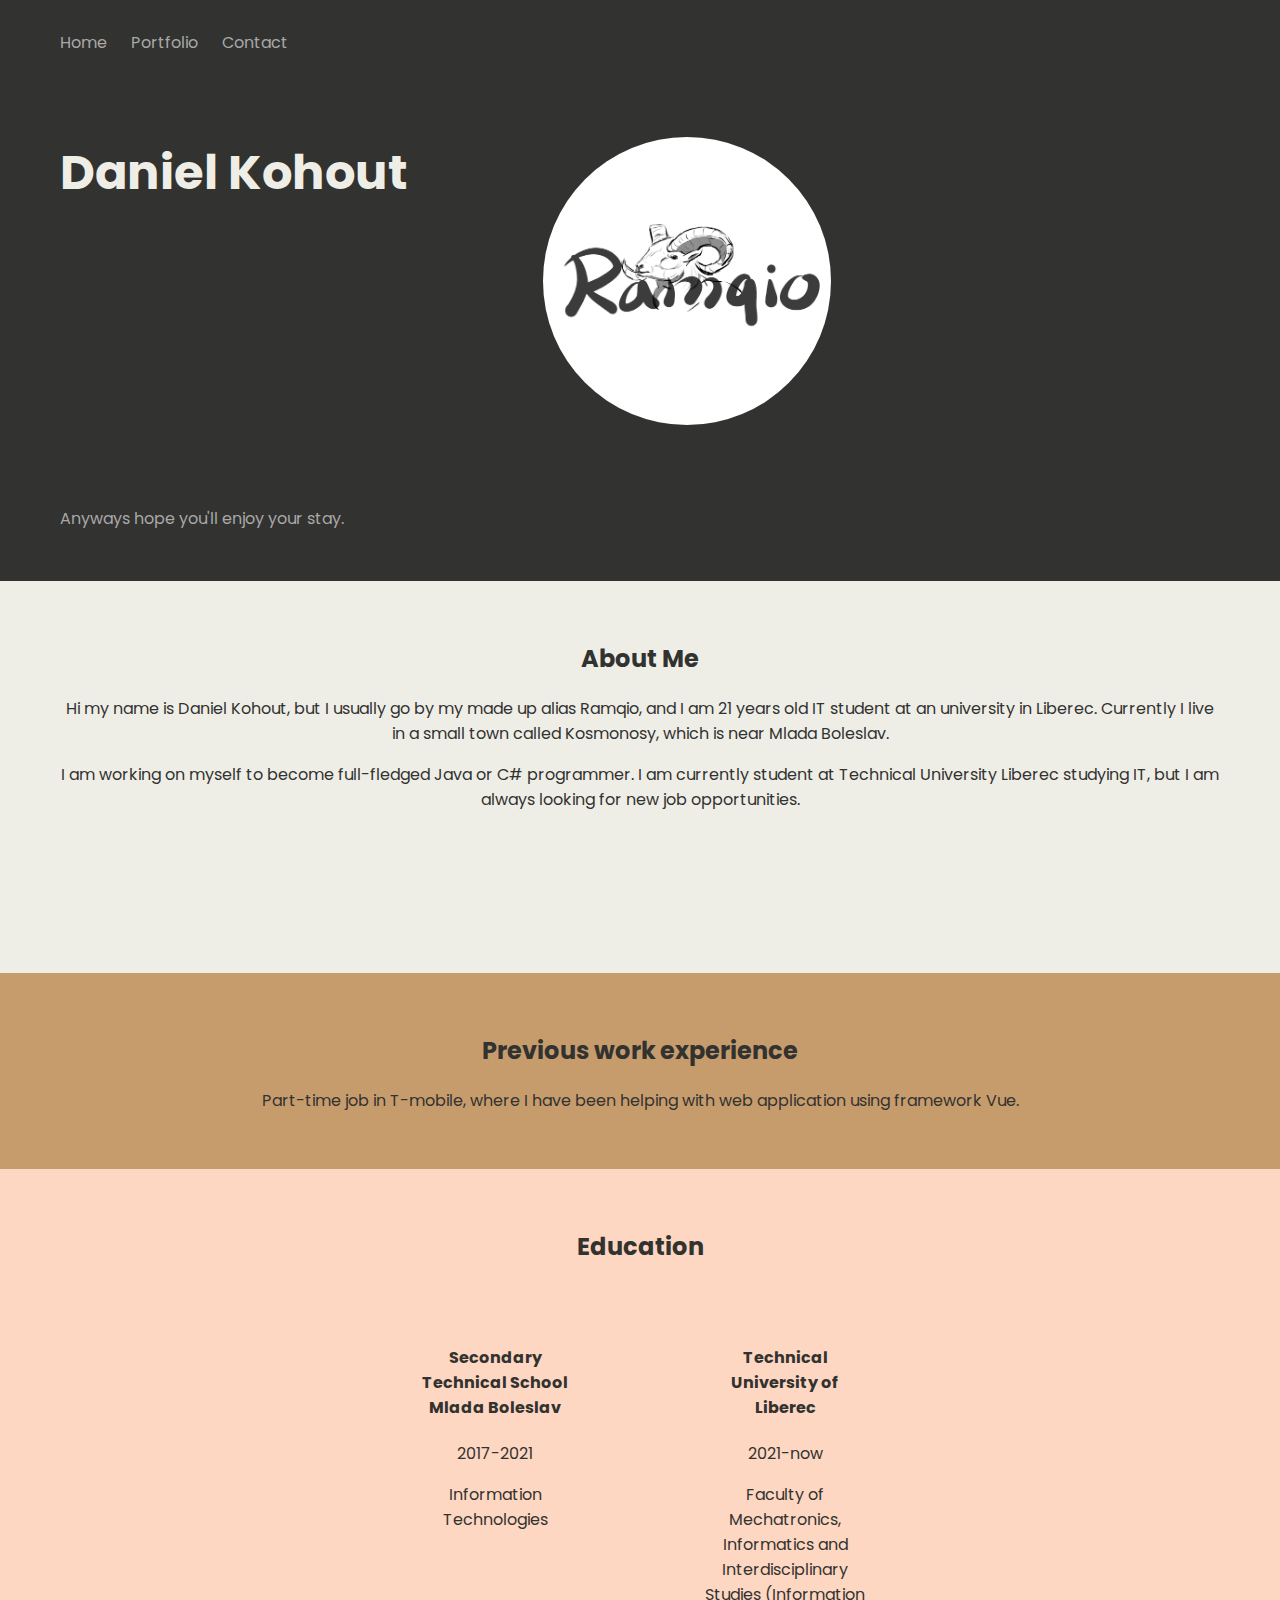
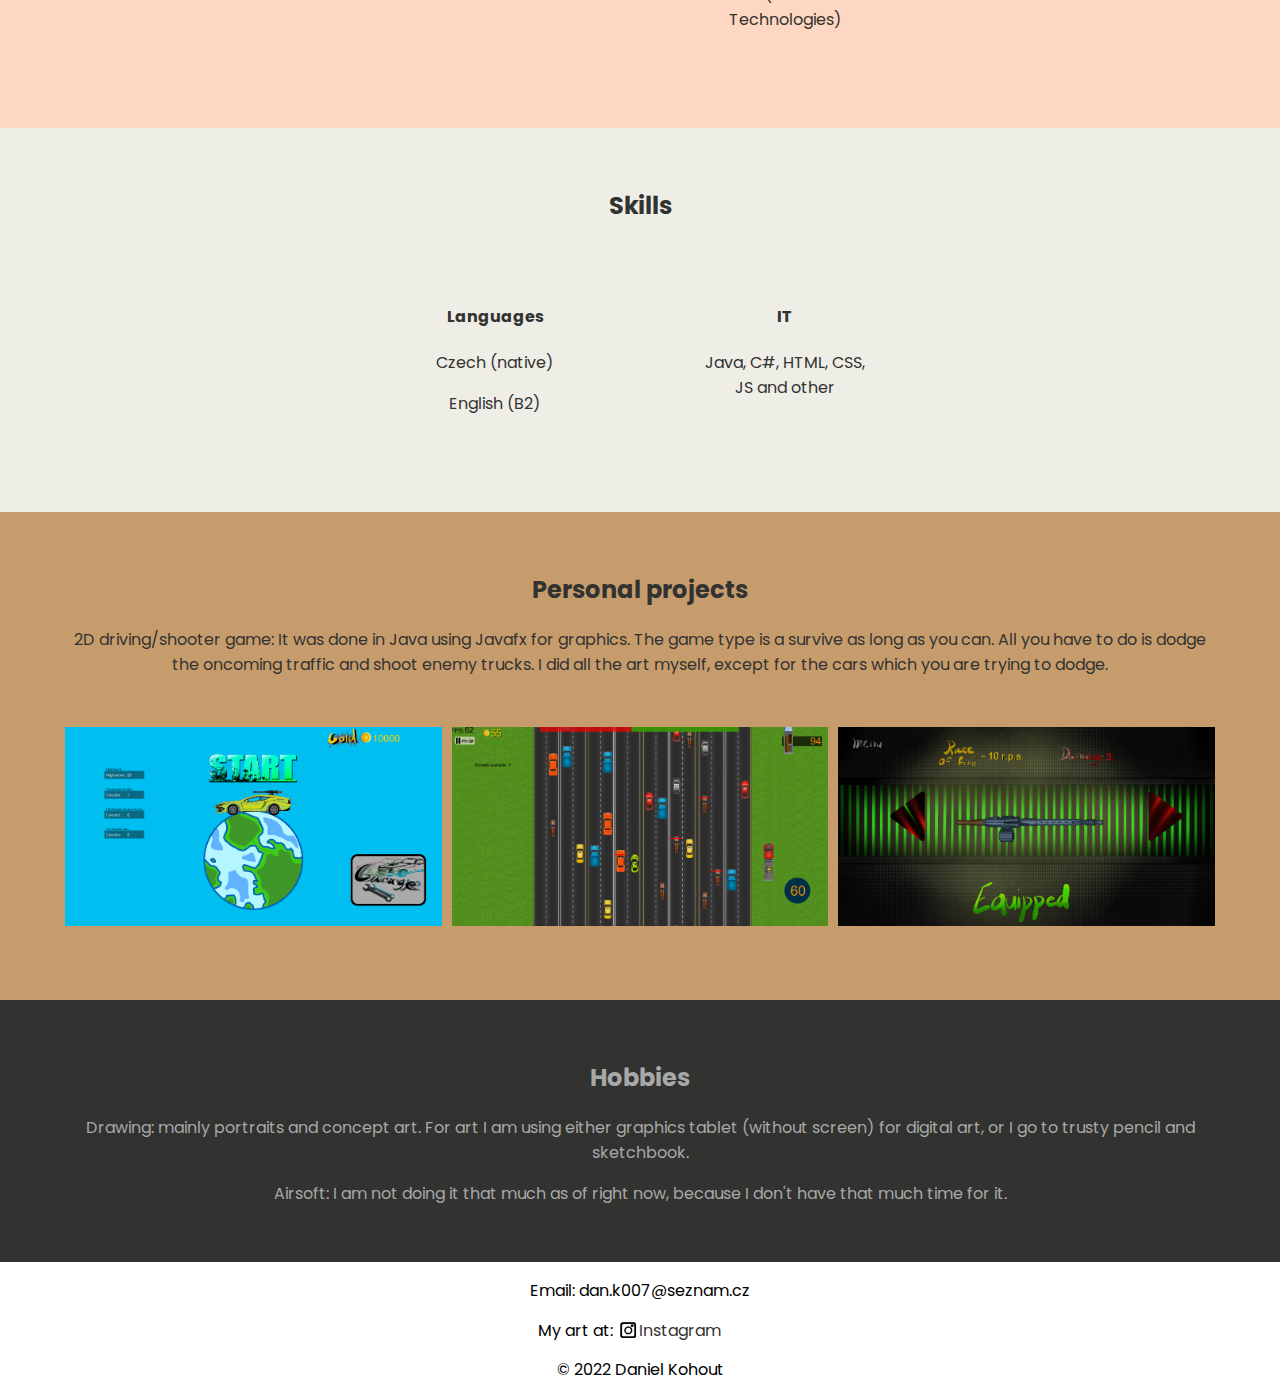
==== commit b417b95b: "spelling mistake removed" ====
--- a/Portfolio/Portfolio.html
+++ b/Portfolio/Portfolio.html
@@ -13,7 +13,7 @@
       <nav>
         <a href="/index.html">Home</a>
         <a href="">Portfolio</a>
-        <a href="">Contact</a>
+        <a href="#foot">Contact</a>
       </nav>
       <div>
         <h1>
@@ -33,7 +33,7 @@
         <h2>About Me</h2>
         <p>
 	  Hi my name is Daniel Kohout, but I usually go by my made up alias Ramqio, and I 
-	  am 21 year old IT student at an university in Liberec. Currently I live in a 
+	  am 21 years old IT student at an university in Liberec. Currently I live in a 
 	  small town called Kosmonosy, which is near Mlada Boleslav.
 	</p>
 	<p>
@@ -106,7 +106,7 @@
 	<p>Airsoft:  I am not doing it that much as of right now, because I don't have that much time for it.</p>
       </div>
     </div>
-    <footer>
+    <footer id="foot">
       <div style = 'text-align:center'>
 	<p>Email: dan.k007@seznam.cz</p>
 	<p style = 'line-height: 20px'>
--- a/style.css
+++ b/style.css
@@ -301,7 +301,7 @@
 }
 @media screen and (max-width: 680px) {
   main {
-    grid-template-rows: 700px 800px 600px;
+    grid-template-rows: 700px 800px 900px;
   }
   .panel.about {
     grid-column: span 1;
@@ -341,10 +341,16 @@
   }
 }
 
-
-
-
-
-
-
-
+@media screen and (max-width: 490px) {
+  .panel.photos img {
+    object-fit: none;
+  }
+}
+
+
+
+
+
+
+
+
